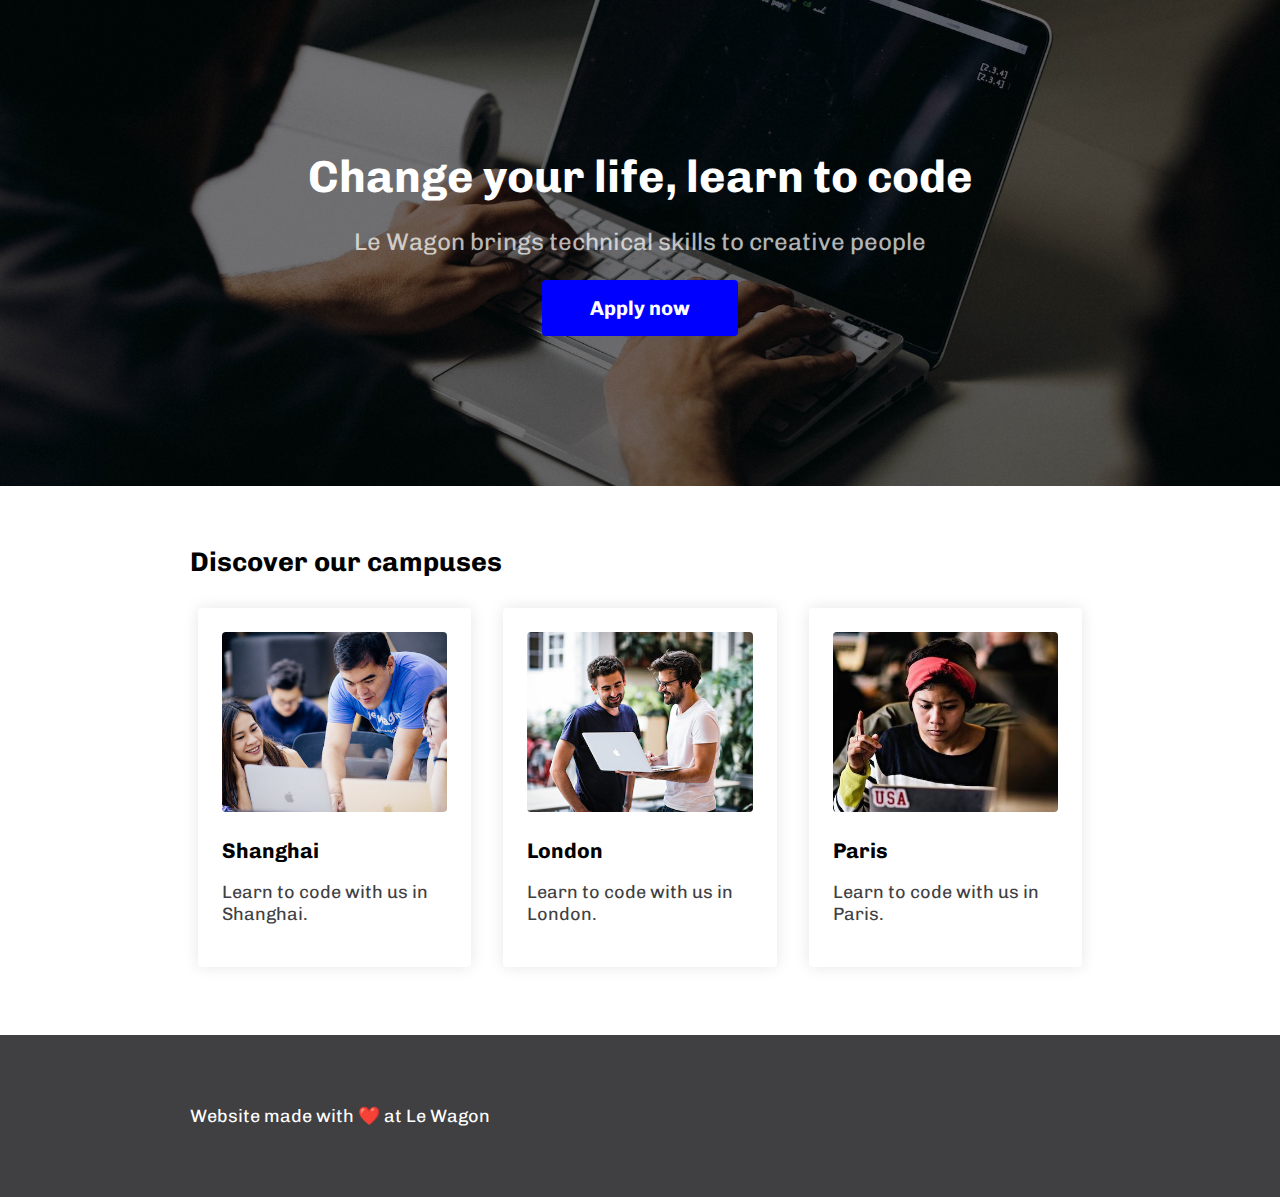
==== index.html @ 82945a9a "Add files via upload" ====
<!DOCTYPE html>
<html lang="en">
<head>
  <meta charset="UTF-8">
  <title>Le Wagon - Web Development Sprint</title>

  <link href="https://fonts.googleapis.com/css?family=Chivo:700|Overpass:400,700&display=swap" rel="stylesheet">

  <link rel="stylesheet" href="style.css">
</head>
<body>

  <!-- Banner section -->
  <div class="banner">
    <h1>Change your life, learn to code</h1>
    <p>Le Wagon brings technical skills to creative people</p>
    <a href="https://www.lewagon.com" target="_blank" class="btn-blue">Apply now</a>
  </div>

  <div class="container">
    <h2>Discover our campuses</h2>
    <!-- Cards section -->
    <div class="cards">

      <!-- Shanghai -->
      <div class="card-city">
        <img src="images/shanghai.jpg" alt="">
        <h3>Shanghai</h3>
        <p>Learn to code with us in Shanghai.</p>
      </div>

      <!-- London -->
      <div class="card-city">
        <img src="images/london.jpg" alt="">
        <h3>London</h3>
        <p>Learn to code with us in London.</p>
      </div>

      <!-- Paris card -->
      <div class="card-city">
        <img src="images/paris.jpg" alt="">
        <h3>Paris</h3>
        <p>Learn to code with us in Paris.</p>
      </div>
    </div>
  </div>

  <!-- Footer section -->
  <div class="footer">
    <div class="container">
      <p>Website made with ❤️ at Le Wagon</p>
    </div>
  </div>

</body>
</html>
---- style.css ----
body {
    font-family: 'Chivo', sans-serif;
    color: #404042;
    font-size: 18px;
    margin: 0;
}

h1 {
    color: black;
    font-family: 'Chivo', sans-serif;
}

h2 {
    color: black;
    font-family: 'Chivo', sans-serif;
}

h3 {
    color: black;
    font-family: 'Chivo', sans-serif;
}

.container {
    width: 900px;
    margin: 60px auto;
}

.banner {
    background-image: url('images/background.jpg');
    background-size: cover;
    background-position: center;
    padding: 150px 0;
    text-align: center;
}

.banner h1 {
    color: white;
    font-size: 45px;
    margin: 0;
}

.banner p {
    color: white;
    font-size: 24px;
    opacity: 0.7;
}

.btn-blue {
    background-color: blue;
    color: white;
    padding: 16px 48px;
    border-radius: 4px;
    display: inline-block;
    text-decoration: none;
    transition: .3s;
    font-size: 20px;
    font-weight: bold;
}

.btn-blue:hover {
    background-color: purple;
    color: white;
}

.card-city {
    background: white;
    box-shadow: 0 0 16px rgba(0, 0, 0, 0.1);
    border-radius: 4px;
    padding: 24px;
    margin: 8px;
    flex-grow: 1;
}

.card-city img {
    width: 100%;
    height: 180px;
    object-fit: cover;
    border-radius: 4px;
}

.card-city h3 {
    margin-bottom: 0;
}

.footer {
    background: #404042;
    color: white;
    padding: 10px 0px;
}

.cards {
    display: grid;
    grid-template-columns: 1fr 1fr 1fr;
    grid-gap: 16px;
}
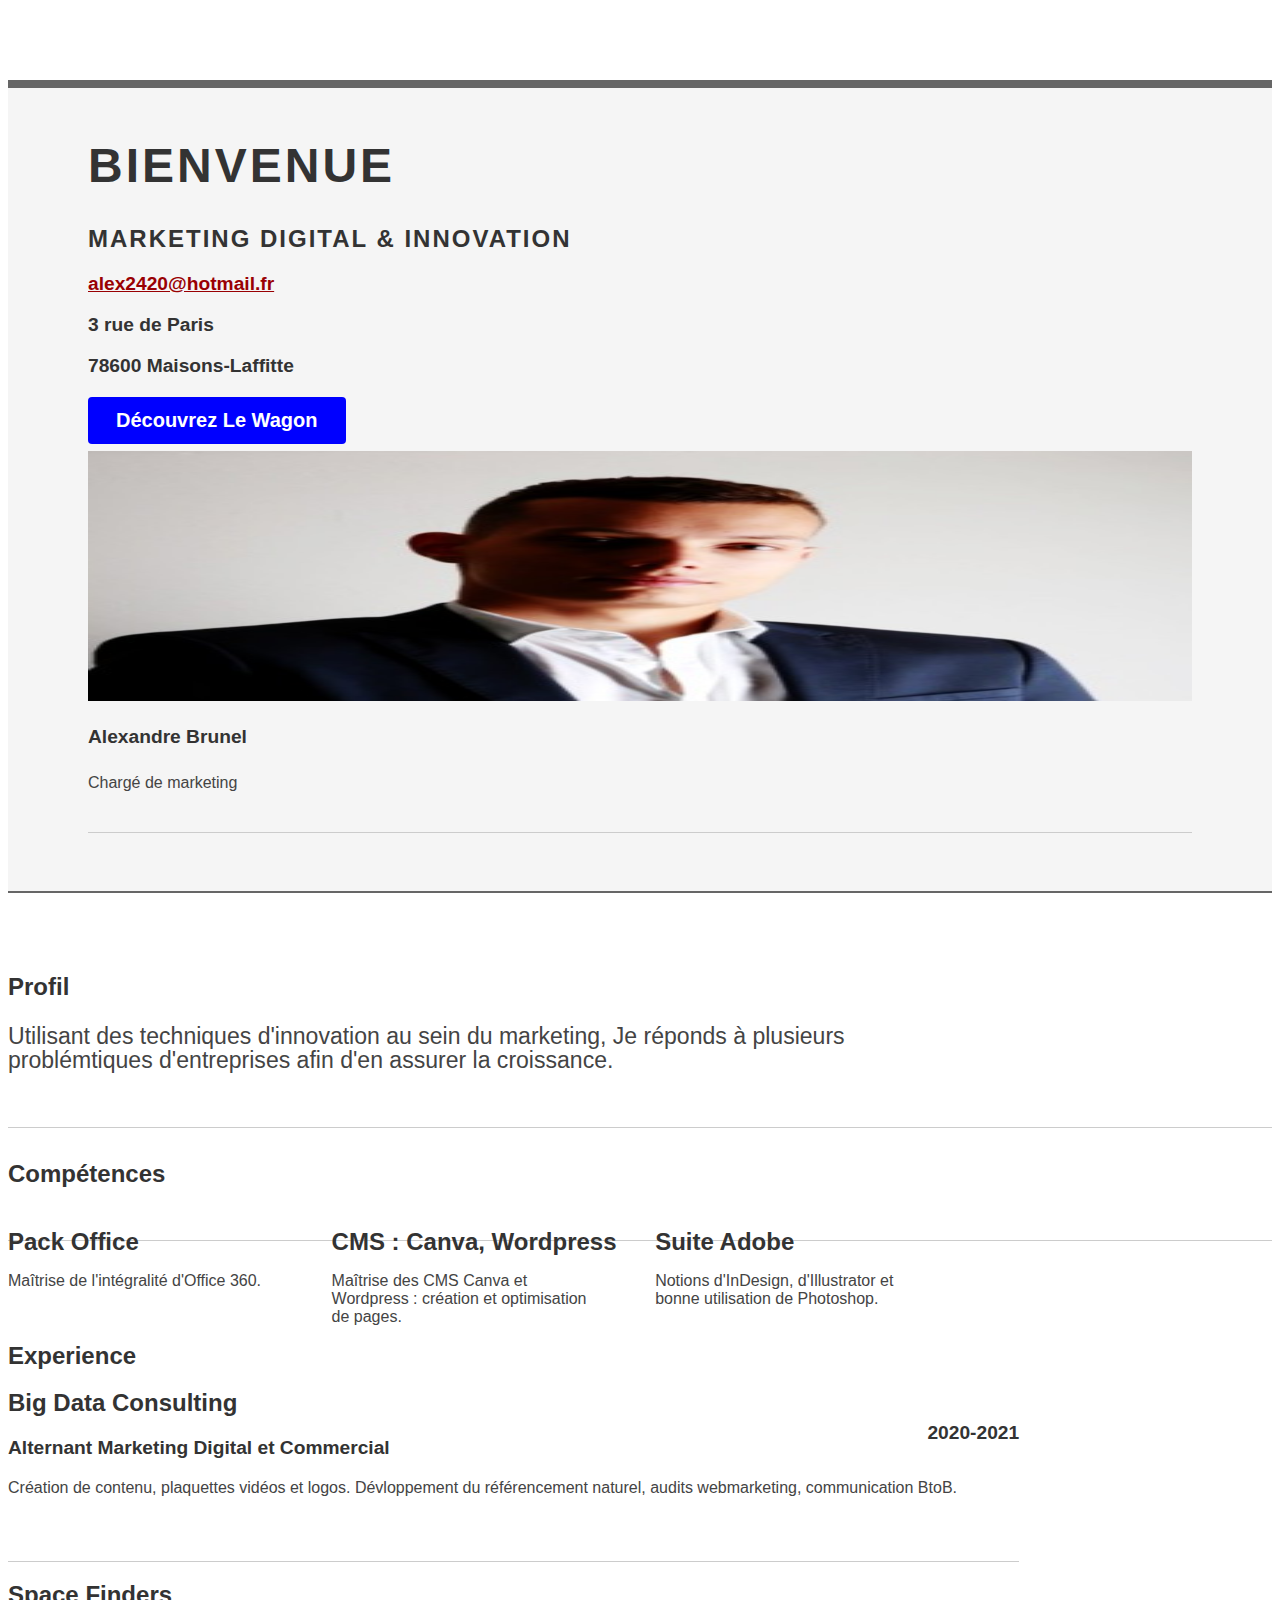
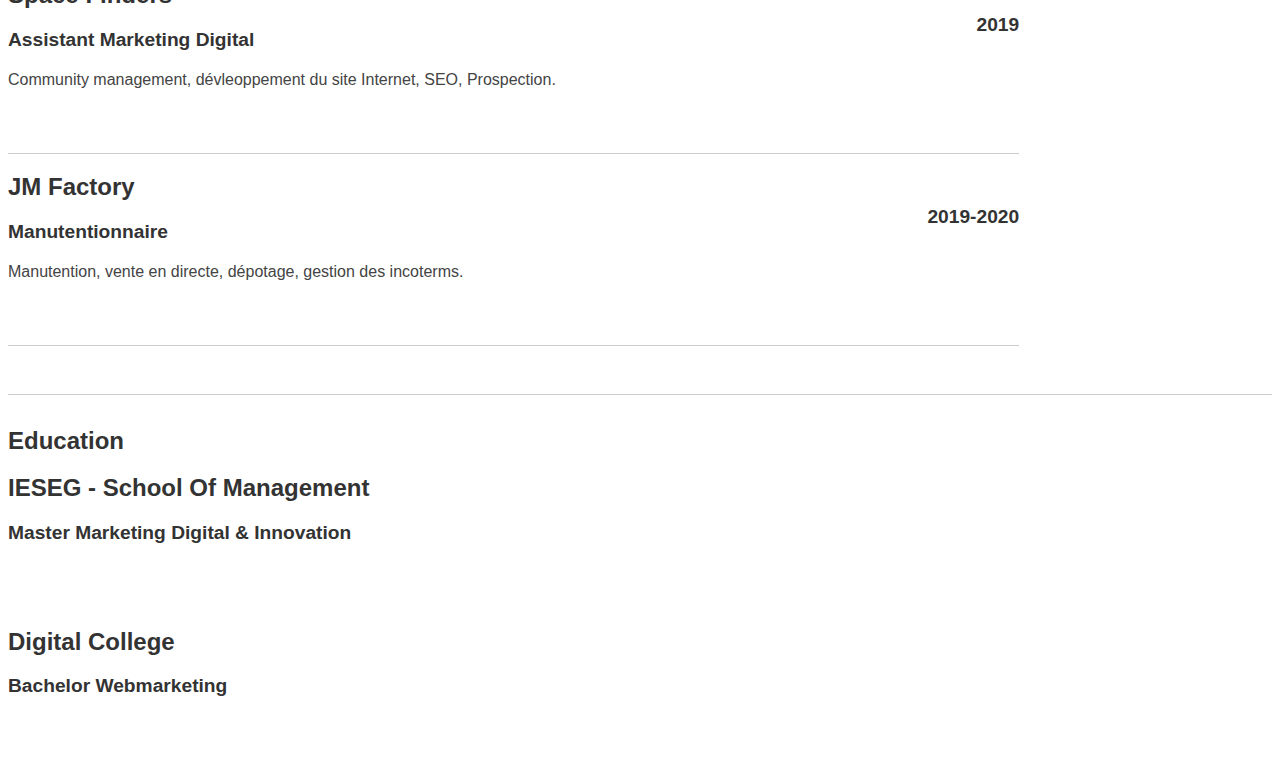
==== commit a42ed72c: "Add files via upload" ====
--- a/index.html
+++ b/index.html
@@ -1,56 +1,150 @@
-<!DOCTYPE html>
-<html lang="en">
-<head>
-  <meta charset="UTF-8">
-  <title>Le Wagon - Web Development Sprint</title>
-
-  <link href="https://fonts.googleapis.com/css?family=Chivo:700|Overpass:400,700&display=swap" rel="stylesheet">
-
-  <link rel="stylesheet" href="style.css">
-</head>
-<body>
-
-  <!-- Banner section -->
-  <div class="banner">
-    <h1>Change your life, learn to code</h1>
-    <p>Le Wagon brings technical skills to creative people</p>
-    <a href="https://www.lewagon.com" target="_blank" class="btn-blue">Apply now</a>
-  </div>
-
-  <div class="container">
-    <h2>Discover our campuses</h2>
-    <!-- Cards section -->
-    <div class="cards">
-
-      <!-- Shanghai -->
-      <div class="card-city">
-        <img src="images/shanghai.jpg" alt="">
-        <h3>Shanghai</h3>
-        <p>Learn to code with us in Shanghai.</p>
-      </div>
-
-      <!-- London -->
-      <div class="card-city">
-        <img src="images/london.jpg" alt="">
-        <h3>London</h3>
-        <p>Learn to code with us in London.</p>
-      </div>
-
-      <!-- Paris card -->
-      <div class="card-city">
-        <img src="images/paris.jpg" alt="">
-        <h3>Paris</h3>
-        <p>Learn to code with us in Paris.</p>
-      </div>
-    </div>
-  </div>
-
-  <!-- Footer section -->
-  <div class="footer">
-    <div class="container">
-      <p>Website made with ❤️ at Le Wagon</p>
-    </div>
-  </div>
-
-</body>
-</html>
+<!DOCTYPE html
+<html>
+<head>
+
+	<title> Bienvenue | Marketing Digital & innovation | alex2420@hotmail.fr</title>
+	<meta http-equiv="content-type" content="text/html; charset=utf-8" />
+
+	<meta name="keywords" content="" />
+	<meta name="description" content="" />
+
+	<link rel="stylesheet" type="text/css" href="http://yui.yahooapis.com/2.7.0/build/reset-fonts-grids/reset-fonts-grids.css" media="all" /> 
+	<link rel="stylesheet" type="text/css" href="cv-wagon.css" media="all" />
+	
+
+</head>
+<body>
+
+<div id="doc2" class="yui-t7">
+	<div id="inner">
+	
+		<div id="hd">
+			<div class="yui-gc">
+				<div class="yui-u first">
+					<h1>Bienvenue</h1>
+					<h2>Marketing Digital & innovation</h2>
+					<h3><a href="alex2420@hotmail.fr">alex2420@hotmail.fr</a></h3>
+						<h3>3 rue de Paris</h3>
+						<h3>78600 Maisons-Laffitte</h3>
+						<div class="banner">
+							<a href="cv-wagon.html" target="_blank" class="btn-blue">Découvrez Le Wagon</a>
+						</div>
+				</div>
+
+				<div class="yui-u">
+					<div class="photo">
+							<img src="images/photo-cv.jpg" alt="Avatar" style="width:100%">
+							<div class="container">
+							  <h4><b>Alexandre Brunel</b></h4>
+							  <p>Chargé de marketing</p>
+							</div>
+						  </div>
+					</div>
+				</div>
+			</div>
+		</div>
+
+		<div id="bd">
+			<div id="yui-main">
+				<div class="yui-b">
+
+					<div class="yui-gf">
+						<div class="yui-u first">
+							<h2>Profil</h2>
+						</div>
+						<div class="yui-u">
+							<p class="enlarge">
+								Utilisant des techniques d'innovation au sein du marketing, Je réponds à plusieurs problémtiques d'entreprises afin d'en assurer la croissance.
+							</p>
+						</div>
+					</div>
+
+					<div class="yui-gf">
+						<div class="yui-u first">
+							<h2>Compétences</h2>
+						</div>
+						<div class="yui-u">
+
+								<div class="talent">
+									<h2>Pack Office</h2>
+									<p>Maîtrise de l'intégralité d'Office 360.	</p>
+								</div>
+
+								<div class="talent">
+									<h2>CMS : Canva, Wordpress</h2>
+									<p>Maîtrise des CMS Canva et Wordpress : création et optimisation de pages.	 </p>
+								</div>
+
+								<div class="talent">
+									<h2>Suite Adobe</h2>
+									<p>Notions d'InDesign, d'Illustrator et bonne utilisation de Photoshop.</p>
+								</div>
+						</div>
+					</div>
+
+					<div class="yui-gf">
+	
+						<div class="yui-u first">
+							<h2>Experience</h2>
+						</div>
+
+						<div class="yui-u">
+
+							<div class="job">
+								<h2>Big Data Consulting</h2>
+								<h3>Alternant Marketing Digital et Commercial</h3>
+								<h4>2020-2021</h4>
+								<p>Création de contenu, plaquettes vidéos et logos. Dévloppement du référencement naturel, audits webmarketing, communication BtoB. </p>
+							</div>
+
+							<div class="job">
+								<h2>Space Finders</h2>
+								<h3>Assistant Marketing Digital</h3>
+								<h4>2019</h4>
+								<p>Community management, dévleoppement du site Internet, SEO, Prospection. </p>
+							</div>
+
+							<div class="job">
+								<h2>JM Factory</h2>
+								<h3>Manutentionnaire</h3>
+								<h4>2019-2020</h4>
+								<p>Manutention, vente en directe, dépotage, gestion des incoterms. </p>
+							</div>
+
+						</div>
+					</div>
+
+
+					<div class="yui-gf last">
+						<div class="yui-u first">
+							<h2>Education</h2>
+						</div>
+						<div class="yui-u">
+							<h2>IESEG - School Of Management</h2>
+							<h3>Master Marketing Digital & Innovation </h3>
+							
+						</div>
+					</div>
+
+					<div class="yui-gf last">
+						<div class="yui-u first">
+						</div>
+						<div class="yui-u">
+							<h2>Digital College</h2>
+							<h3>Bachelor Webmarketing</h3>
+							
+
+
+				</div>
+			</div>
+		</div>
+
+		</div>
+
+	</div>
+
+</div>
+
+</body>
+</html>
+
--- a/cv-wagon.css
+++ b/cv-wagon.css
@@ -0,0 +1,80 @@
+
+.msg { padding: 10px; background: #222; position: relative; }
+.msg h1 { color: #fff;  }
+.msg a { margin-left: 20px; background: #408814; color: white; padding: 4px 8px; text-decoration: none; }
+.msg a:hover { background: #266400; }
+
+body { font-family: Arial, Helvetica, sans-serif; color: #444; }
+#inner { padding: 10px 80px; margin: 80px auto; background: #f5f5f5; border: solid #666; border-width: 8px 0 2px 0; }
+.yui-gf { margin-bottom: 2em; padding-bottom: 2em; border-bottom: 1px solid #ccc; }
+
+#hd { margin: 2.5em 0 3em 0; padding-bottom: 1.5em; border-bottom: 1px solid #ccc }
+#hd h2 { text-transform: uppercase; letter-spacing: 2px; }
+#bd, #ft { margin-bottom: 2em; }
+
+#ft { padding: 1em 0 5em 0; font-size: 90%; border-top: 1px solid #ccc; text-align: center; }
+#ft p { margin-bottom: 0; text-align: center;   }
+
+
+#hd h1 { font-size: 48px; text-transform: uppercase; letter-spacing: 3px; }
+h2 { font-size: 150% }
+h3, h4 { font-size: 120%; }
+h1, h2, h3, h4 { color: #333; }
+p { font-size: 100%; line-height: 18px; padding-right: 3em; }
+a { color: #990003 }
+a:hover { text-decoration: none; }
+strong { font-weight: bold; }
+li { line-height: 24px; border-bottom: 1px solid #ccc; }
+p.enlarge { font-size: 144%; padding-right: 6.5em; line-height: 24px; }
+p.enlarge span { color: #000 }
+.photo { margin-top: 7px; } 
+
+img {
+	width: 25   0px;
+	height: 250px;
+}
+.first h2 { font-style: normal }
+.last { border-bottom: 0 }
+
+.job { position: relative; margin-bottom: 1em; padding-bottom: 1em; border-bottom: 1px solid #ccc; }
+.job h4 { position: absolute; top: 0.35em; right: 0 }
+.job p { margin: 0.75em 0 3em 0; }
+
+.last { border: none; }
+.skills-list {  }
+.skills-list ul { margin: 0; }
+.skills-list li { margin: 3px 0; padding: 3px 0; }
+.skills-list li span { font-size: 150%; display: block; margin-bottom: -2px; padding: 0 }
+.talent { width: 32%; float: left }
+.talent h2 { margin-bottom: 6px; }
+
+#srt-ttab { margin-bottom: 100px; text-align: center;  }
+#srt-ttab img.last { margin-top: 20px }
+
+.yui-gf .yui-u{width:80%;}
+.yui-gf div.first{width:10%;}
+.yui-gf .yui-{width:80%;}
+
+.banner h1 {
+    color: white;
+    font-size: 45px;
+    margin: 0;
+}
+
+.banner p {
+    color: white;
+    font-size: 24px;
+    opacity: 0.7;
+}
+
+.btn-blue {
+    background-color: blue;
+    color: white;
+    padding: 12px 28px;
+    border-radius: 4px;
+    display: inline-block;
+    text-decoration: none;
+    transition: .3s;
+    font-size: 20px;
+    font-weight: bold;
+}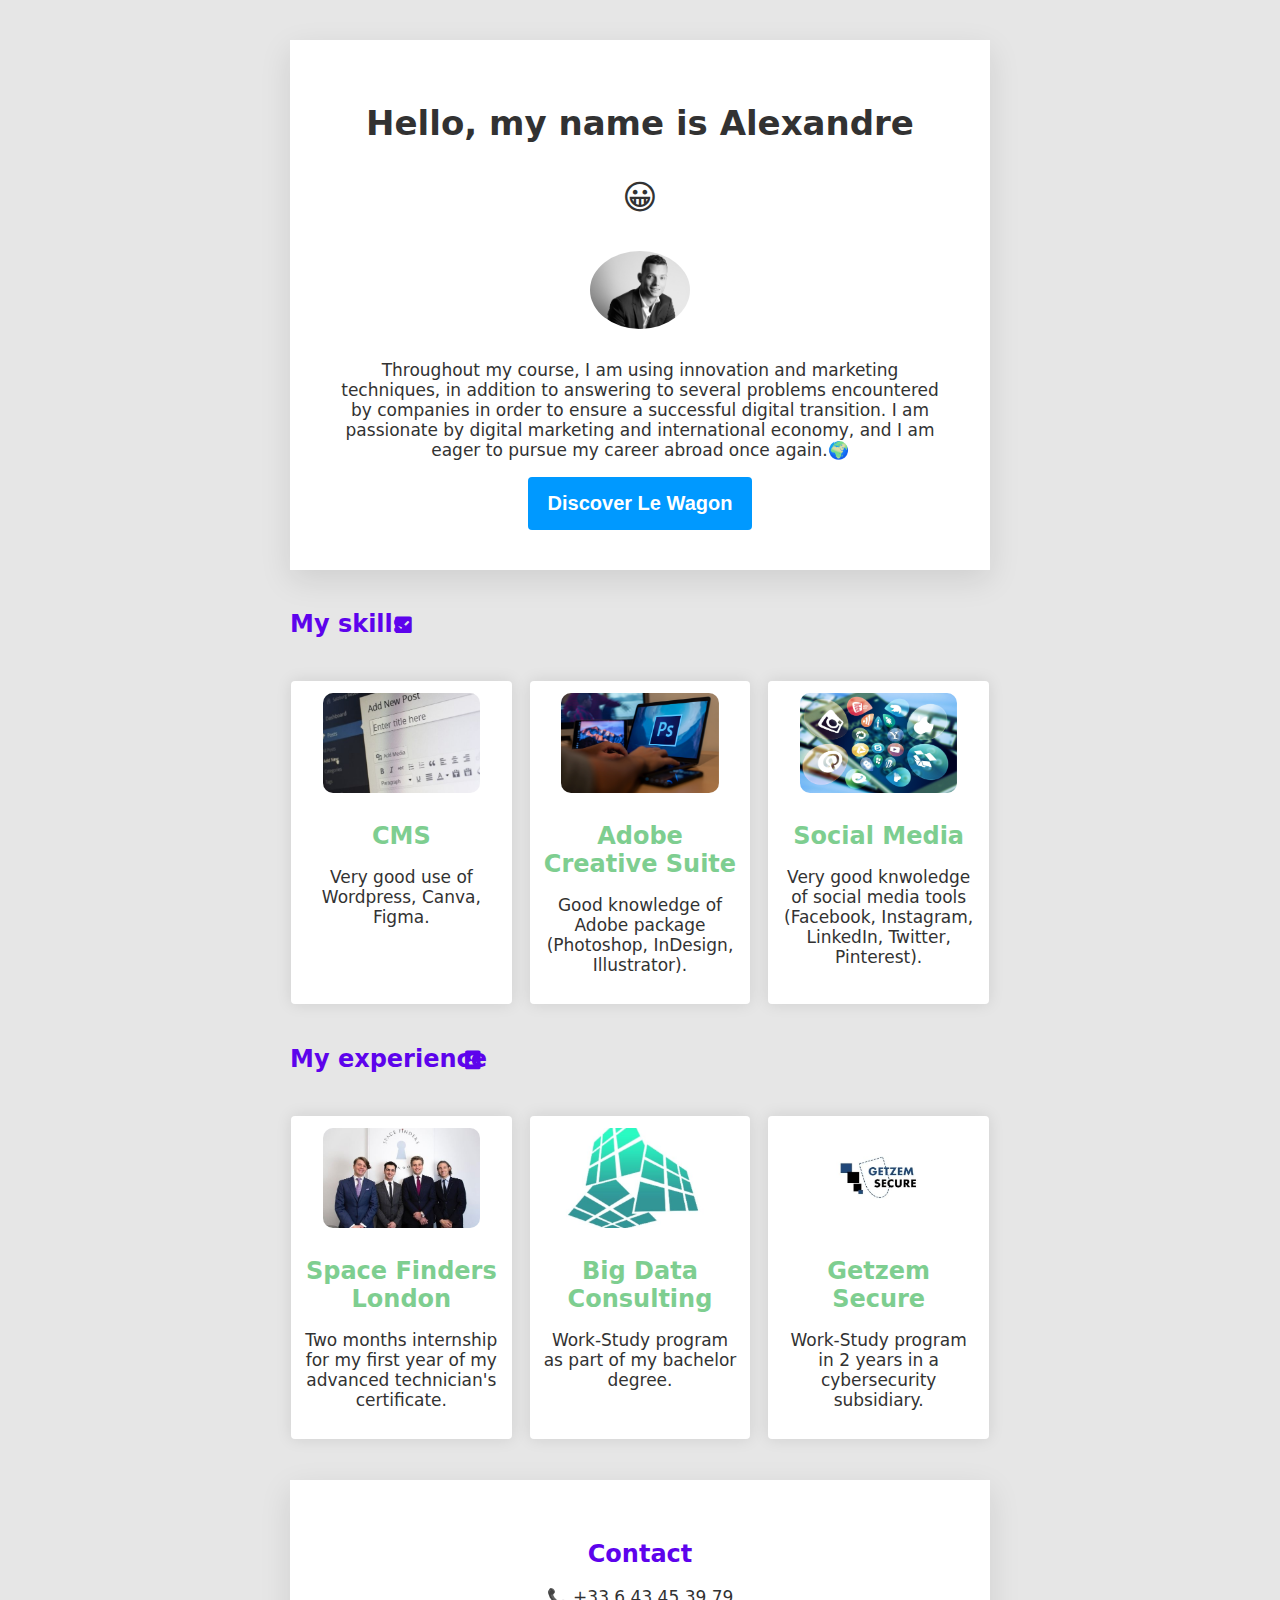
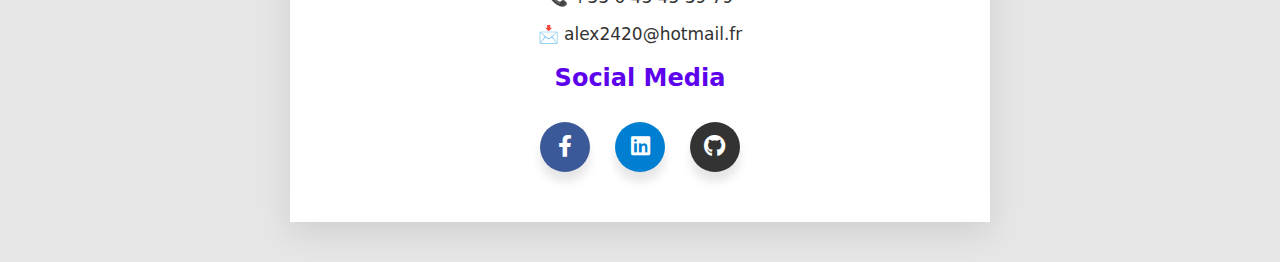
==== commit ed8b0d8c: "Add files via upload" ====
--- a/index.html
+++ b/index.html
@@ -1,150 +1,113 @@
-<!DOCTYPE html
-<html>
+<!DOCTYPE html>
+<html lang="en">
 <head>
+  <meta charset="UTF-8">
+  <title>Alexandre - Présentation</title>
 
-	<title> Bienvenue | Marketing Digital & innovation | alex2420@hotmail.fr</title>
-	<meta http-equiv="content-type" content="text/html; charset=utf-8" />
+  <link href="https://fonts.googleapis.com/css?family=Chivo:700|Overpass:400,700&display=swap" rel="stylesheet">
 
-	<meta name="keywords" content="" />
-	<meta name="description" content="" />
-
-	<link rel="stylesheet" type="text/css" href="http://yui.yahooapis.com/2.7.0/build/reset-fonts-grids/reset-fonts-grids.css" media="all" /> 
-	<link rel="stylesheet" type="text/css" href="cv-wagon.css" media="all" />
-	
-
+  <link rel="stylesheet" href="style.css">
+  <link rel='stylesheet' href='https://cdnjs.cloudflare.com/ajax/libs/font-awesome/5.15.1/css/all.min.css'>
 </head>
 <body>
 
-<div id="doc2" class="yui-t7">
-	<div id="inner">
-	
-		<div id="hd">
-			<div class="yui-gc">
-				<div class="yui-u first">
-					<h1>Bienvenue</h1>
-					<h2>Marketing Digital & innovation</h2>
-					<h3><a href="alex2420@hotmail.fr">alex2420@hotmail.fr</a></h3>
-						<h3>3 rue de Paris</h3>
-						<h3>78600 Maisons-Laffitte</h3>
-						<div class="banner">
-							<a href="cv-wagon.html" target="_blank" class="btn-blue">Découvrez Le Wagon</a>
-						</div>
-				</div>
+  <!-- Banner section -->
+  <div class="banner">
+    <h1>Hello, my name is Alexandre
+        <meta charset="UTF-8">
+    <p>&#128512;</p>
+    <img src="images/photo-cv.jpg" class="img-circle" width="100px" alt="">
+    </h1> 
+    <p>
+      Throughout my course, I am using innovation and marketing techniques, in addition to answering to several problems encountered by companies in order to ensure a successful digital transition. 
+      I am passionate by digital marketing and international economy, and I am eager to pursue my career abroad once again.🌍</p>
+    <a href="landing-page.html" target="_blank" class="btn-blue">Discover Le Wagon</a>
+  </div>
 
-				<div class="yui-u">
-					<div class="photo">
-							<img src="images/photo-cv.jpg" alt="Avatar" style="width:100%">
-							<div class="container">
-							  <h4><b>Alexandre Brunel</b></h4>
-							  <p>Chargé de marketing</p>
-							</div>
-						  </div>
-					</div>
-				</div>
-			</div>
-		</div>
+  <div class="container">
+    <h2>My skills</h2>
+    <span><i class="fa fa-check-square" aria-hidden="true"></i></span>
+    <!-- Cards section -->
+    <div class="cards">
 
-		<div id="bd">
-			<div id="yui-main">
-				<div class="yui-b">
+      <!-- CMS-->
+      <div class="card-white">
+        <img src="images/cms.jpg" alt="">
+        <h3>CMS</h3>
+        <p>Very good use of Wordpress, Canva, Figma.</p>
+      </div>
 
-					<div class="yui-gf">
-						<div class="yui-u first">
-							<h2>Profil</h2>
-						</div>
-						<div class="yui-u">
-							<p class="enlarge">
-								Utilisant des techniques d'innovation au sein du marketing, Je réponds à plusieurs problémtiques d'entreprises afin d'en assurer la croissance.
-							</p>
-						</div>
-					</div>
+      <!-- Adobe -->
+      <div class="card-white">
+        <img src="images/adobe.jpg" alt="">
+        <h3>Adobe Creative Suite</h3>
+        <p>Good knowledge of Adobe package (Photoshop, InDesign, Illustrator).</p>
+      </div>
 
-					<div class="yui-gf">
-						<div class="yui-u first">
-							<h2>Compétences</h2>
-						</div>
-						<div class="yui-u">
+      <!-- Media card -->
+      <div class="card-white">
+        <img src="images/media.jpg" alt="">
+        <h3>Social Media</h3>
+        <p>Very good knwoledge of social media tools (Facebook, Instagram, LinkedIn, Twitter, Pinterest).</p>
+      </div>
+    </div>
+  </div>
 
-								<div class="talent">
-									<h2>Pack Office</h2>
-									<p>Maîtrise de l'intégralité d'Office 360.	</p>
-								</div>
+  <div class="container">
+    <h2>My experience</h2>
+    <span><i class="fa fa-address-book" aria-hidden="true"></i></span>
+    <!-- Cards section -->
+    <div class="cards">
 
-								<div class="talent">
-									<h2>CMS : Canva, Wordpress</h2>
-									<p>Maîtrise des CMS Canva et Wordpress : création et optimisation de pages.	 </p>
-								</div>
+      <!-- Space Finders -->
+      <div class="card-white">
+        <img src="images/Space.jpg" alt="">
+        <h3>Space Finders London</h3>
+        <p> Two months internship for my first year of my advanced technician's certificate.</p>
+      </div>
 
-								<div class="talent">
-									<h2>Suite Adobe</h2>
-									<p>Notions d'InDesign, d'Illustrator et bonne utilisation de Photoshop.</p>
-								</div>
-						</div>
-					</div>
+      <!-- BDC -->
+      <div class="card-white">
+        <img src="images/BDC.jpg" alt="">
+        <h3>Big Data Consulting </h3>
+        <p>Work-Study program as part of my bachelor degree.</p>
+      </div>
 
-					<div class="yui-gf">
-	
-						<div class="yui-u first">
-							<h2>Experience</h2>
-						</div>
+      <!-- Getzem -->
+      <div class="card-white">
+        <img src="images/Getzem.jpg" alt="">
+        <h3>Getzem Secure</h3>
+        <p>Work-Study program in 2 years in a cybersecurity subsidiary.</p>
+      </div>
+    </div>
+  </div>
 
-						<div class="yui-u">
-
-							<div class="job">
-								<h2>Big Data Consulting</h2>
-								<h3>Alternant Marketing Digital et Commercial</h3>
-								<h4>2020-2021</h4>
-								<p>Création de contenu, plaquettes vidéos et logos. Dévloppement du référencement naturel, audits webmarketing, communication BtoB. </p>
-							</div>
-
-							<div class="job">
-								<h2>Space Finders</h2>
-								<h3>Assistant Marketing Digital</h3>
-								<h4>2019</h4>
-								<p>Community management, dévleoppement du site Internet, SEO, Prospection. </p>
-							</div>
-
-							<div class="job">
-								<h2>JM Factory</h2>
-								<h3>Manutentionnaire</h3>
-								<h4>2019-2020</h4>
-								<p>Manutention, vente en directe, dépotage, gestion des incoterms. </p>
-							</div>
-
-						</div>
-					</div>
-
-
-					<div class="yui-gf last">
-						<div class="yui-u first">
-							<h2>Education</h2>
-						</div>
-						<div class="yui-u">
-							<h2>IESEG - School Of Management</h2>
-							<h3>Master Marketing Digital & Innovation </h3>
-							
-						</div>
-					</div>
-
-					<div class="yui-gf last">
-						<div class="yui-u first">
-						</div>
-						<div class="yui-u">
-							<h2>Digital College</h2>
-							<h3>Bachelor Webmarketing</h3>
-							
-
-
-				</div>
-			</div>
-		</div>
-
-		</div>
-
-	</div>
-
-</div>
+  <!-- Footer section -->
+  <div class="footer">
+      <h2>Contact</h2>
+      <p>
+        📞 +33 6 43 45 39 79
+    </p>
+    <p>
+      📩 alex2420@hotmail.fr
+    </p>
+    <h2>Social Media</h2>
+    <div class="wrapper">
+        <a href="https://www.facebook.com/alex2420/" class="icon facebook">
+          <div class="tooltip">Facebook</div>
+          <span><i class="fab fa-facebook-f"></i></span>
+        </a>
+        <a href="https://www.linkedin.com/in/alexandre-brunel-b37252150" class="icon linkedin">
+          <div class="tooltip">LinkedIn</div>
+          <span><i class="fab fa-linkedin"></i></span>
+        </a>
+        <a href="https://github.com/alex24201" class="icon github">
+          <div class="tooltip">Github</div>
+          <span><i class="fab fa-github"></i></span>
+        </a>
+      </div>
+    </div>
+  </div>
 
 </body>
 </html>
-
--- a/style.css
+++ b/style.css
@@ -0,0 +1,257 @@
+body {
+    background-color: rgb(230, 230, 230);
+    color: rgb(50, 50, 50);
+    font-family: Helvetica;
+    font-size: 17px;
+}
+h1, h2, h3, p {
+    font-family: system-ui, -apple-system, BlinkMacSystemFont, 'Segoe UI', Roboto, Oxygen, Ubuntu, Cantarell, 'Open Sans', 'Helvetica Neue', sans-serif;
+}
+h1 {
+    color: #575f7d
+    font-size 32px;
+}
+h2 {
+    color: #5d03ec;
+    font-size: 24px;
+    font-weight: bolder
+}
+h3 {
+    color: #7ece90;
+    font-size: 24px;
+    font-weight: bold;
+}
+
+a {
+    text-decoration: none;
+    color: rgb(0, 153, 255);
+    font-weight: bold;
+}
+a:hover {
+    color: rgb(231, 42, 17);
+}
+
+[class^="fa fa-check-square"] {
+    position: relative;
+    font-size: 19px;
+    top: -43px;
+    left: 105px;
+    fill: rgb(255, 255, 255);
+    color: #5d03ec;
+}
+
+
+[class^="fa fa-address-book"] {
+        position: relative;
+        font-size: 19px;
+        top: -43px;
+        left: 175px;
+        fill: rgb(255, 255, 255);
+        color: #5d03ec;
+}
+
+
+/* Custom design with class */
+
+.container {
+width: 700px;
+margin: 40px auto;
+}
+
+.banner {
+    background-color: white;
+    width: 620px;
+    padding: 40px;
+    margin: 40px auto;
+    box-shadow: 0px 10px 30px rgba(0, 0, 0, 0.1) ;
+    border-radius: 4;
+    text-align: center;
+    }
+
+    
+.img-circle {
+    border-radius: 90%;
+}
+
+.card-white {
+    background: white;
+    box-shadow: 0 0 16px rgba(0, 0, 0, 0.1);
+    border-radius: 4px;
+    padding: 12px;
+    margin: 1px;
+    text-align: center;
+    flex-grow: 1;
+}
+
+.card-white img {
+    width: 80%;
+    height: 100px;
+    object-fit: cover;
+    border-radius: 10px;
+}
+
+.card-white h3 {
+    margin-bottom: 0;
+}
+
+.footer {
+    background-color: white;
+    width: 620px;
+    padding: 40px;
+    margin: 40px auto;
+    box-shadow: 0px 10px 30px rgba(0, 0, 0, 0.1) ;
+    border-radius: 4;
+    text-align: center;
+    }
+    
+
+.cards {
+    display: grid;
+    grid-template-columns: 1fr 1fr 1fr;
+    grid-gap: 16px;
+}
+
+.btn-blue {
+    background-color: rgb(0, 153, 255);
+    color: rgb(255, 255, 255);
+    padding: 15px 20px;
+    border-radius: 4px;
+    display: inline-block;
+    text-decoration: none;
+    transition: .3s;
+    font-size: 20px;
+    font-weight: bold;
+}
+
+.btn-blue:hover {
+    background-color: rgba(0, 0, 0, 0.863);
+    color: white;
+}
+
+.wrapper .facebook{
+    position: relative;
+    background-color: #3b5999;
+    border-radius: 50%;
+    margin: 10px;
+    width: 50px;
+    height: 50px;
+    line-height: 50px;
+    font-size: 22px;
+    display: inline-block;
+    align-items: center;
+    box-shadow: 0 10px 10px rgba(0, 0, 0, 0.1);
+    cursor: pointer;
+    transition: all 0.2s cubic-bezier(0.68, -0.55, 0.265, 1.55);
+    color: rgb(255, 255, 255);
+    text-decoration: none;
+  }
+
+  .wrapper .linkedin{
+    position: relative;
+    background-color: #007ed2;
+    border-radius: 50%;
+    margin: 10px;
+    width: 50px;
+    height: 50px;
+    line-height: 50px;
+    font-size: 22px;
+    display: inline-block;
+    align-items: center;
+    box-shadow: 0 10px 10px rgba(0, 0, 0, 0.1);
+    cursor: pointer;
+    transition: all 0.2s cubic-bezier(0.68, -0.55, 0.265, 1.55);
+    color: rgb(255, 255, 255);
+    text-decoration: none;
+  }
+
+  .wrapper .github{
+    position: relative;
+    background-color: #333333;
+    border-radius: 50%;
+    margin: 10px;
+    width: 50px;
+    height: 50px;
+    line-height: 50px;
+    font-size: 22px;
+    display: inline-block;
+    align-items: center;
+    box-shadow: 0 10px 10px rgba(0, 0, 0, 0.1);
+    cursor: pointer;
+    transition: all 0.2s cubic-bezier(0.68, -0.55, 0.265, 1.55);
+    color: rgb(255, 255, 255);
+    text-decoration: none;
+  }
+  
+  .wrapper .tooltip {
+    position: absolute;
+    top: 0;
+    line-height: 1.5;
+    font-size: 14px;
+    background-color: #ffffff;
+    color: #ffffff;
+    padding: 5px 8px;
+    border-radius: 5px;
+    box-shadow: 0 10px 10px rgba(0, 0, 0, 0.1);
+    opacity: 0;
+    pointer-events: none;
+    transition: all 0.3s cubic-bezier(0.68, -0.55, 0.265, 1.55);
+  }
+  .wrapper .tooltip::before {
+    position: absolute;
+    content: "";
+    height: 8px;
+    width: 8px;
+    background-color: #ffffff;
+    bottom: -3px;
+    left: 50%;
+    transform: translate(-50%) rotate(45deg);
+    transition: all 0.3s cubic-bezier(0.68, -0.55, 0.265, 1.55);
+  }
+  .wrapper .icon:hover .tooltip {
+    top: -45px;
+    opacity: 1;
+    visibility: visible;
+    pointer-events: auto;
+  }
+  .wrapper .icon:hover span,
+  .wrapper .icon:hover .tooltip {
+    text-shadow: 0px -1px 0px rgba(0, 0, 0, 0.1);
+  }
+  .wrapper .facebook:hover,
+  .wrapper .facebook:hover .tooltip,
+  .wrapper .facebook:hover .tooltip::before {
+    background-color: #3b5999;
+    color: #ffffff;
+  
+  }
+  .wrapper .linkedin:hover,
+  .wrapper .linkedin:hover .tooltip,
+  .wrapper .linkedin:hover .tooltip::before {
+    background-color: #007ed2;
+    color: #ffffff;
+  }
+  .wrapper .github:hover,
+  .wrapper .github:hover .tooltip,
+  .wrapper .github:hover .tooltip::before {
+    background-color: #333333;
+    color: #ffffff;
+  }
+
+  @media (max-width: 960px) {
+    /* For a screen < 960px, this CSS will be read */
+    .container {
+      width: 700px;
+    }
+  }
+  @media (max-width: 720px) {
+    /* For a screen < 720px, this CSS will be read */
+    .container {
+      width: 500px;
+    }
+  }
+  @media (max-width: 540px) {
+    /* For a screen < 540px, this CSS will be read */
+    .container {
+      width: 300px;
+    }
+  }